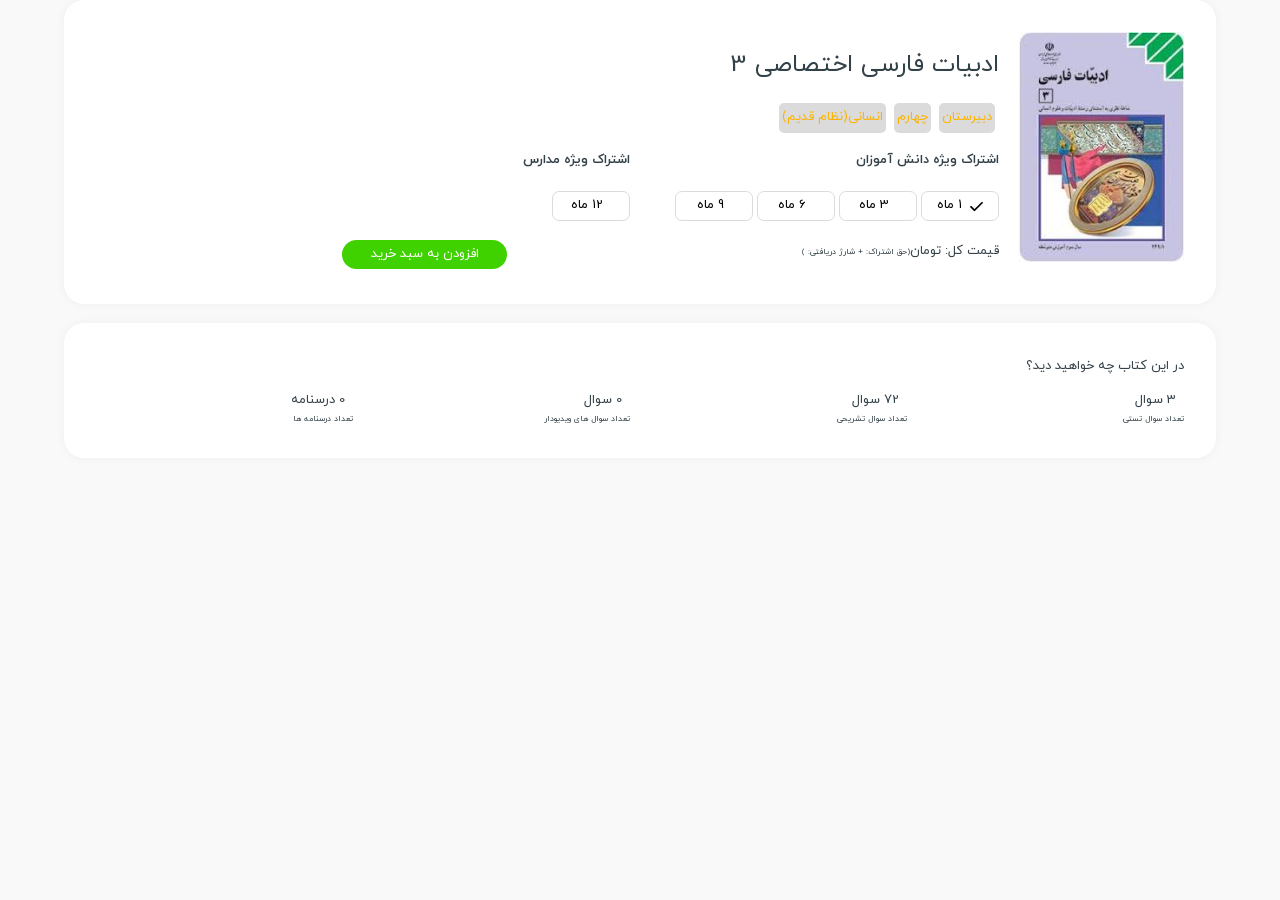
==== index.html @ 51c43261 "first commit" ====
<!DOCTYPE html>
<html lang="en">

<head>
    <meta charset="UTF-8">
    <meta name="viewport" content="width=device-width, initial-scale=1.0">
    <title>monta discount page</title>
    <link rel="stylesheet" href="css/montav2.css">
    <link rel="stylesheet" href="css/monta.css">
    <link rel="stylesheet" href="/css/main.css">
</head>

<body>
    <!-- <div class="m--main-panel">
        <div class="m--control-container container is-fullhd space-14-mobile-n  is-paddingless-bottom">
            <div class="columns m--main-contents"> -->
    <div class="container is-size-2-mobile space-12-horizontal-mobile-n space-24-top-n space-32-top-mobile-n ">
        <div class=" home-header space-24-n">
            <div class="columns space-12-n">
                <div class="column is-2"><img src="images/download.jfif" alt="book"></div>

                <div class="column is-8 space-12-top-n">

                    <span class="text-size-24-n space-16-bottom-n">ادبیات فارسی اختصاصی 3</span>

                    <div class="is-flex space-12-top-n ">
                        <span
                            class="text-orange-secondary-n has-background-grey-lighter space-4-n is-rounded">دبیرستان</span>
                        <span
                            class="text-orange-secondary-n has-background-grey-lighter space-4-n is-rounded">چهارم</span>
                        <span
                            class="text-orange-secondary-n has-background-grey-lighter space-4-n is-rounded">انسانی(نظام
                            قدیم)</span>
                    </div>

                    <div class="columns">
                        <div class="column is-6 "><b class=" is-flex space-12-top-n">اشتراک ویژه دانش آموزان</b>
                        </div>
                        <div class="column"><b class=" is-flex space-12-top-n">اشتراک ویژه مدارس</b></div>
                    </div>

                    <div class="columns is-flex space-12-top-n">
                        <div class="column is-6">
                            <button id="btn1" data-clicked="0" data-price="25000" onclick="discount(1) "
                                class="button is-2 active"><span id="spn1" class="mi-mark-1"> </span> &nbsp; 1 ماه
                            </button>

                            <button id="btn2" data-clicked="0" data-price="50000" onclick="discount(2) "
                                class="button is-2 active"><span id="spn2" class=""> </span> &nbsp; 3 ماه </button>

                            <button id="btn3" data-clicked="0" data-price="75000" onclick="discount(3) "
                                class="button is-2 active"><span id="spn3" class=""> </span> &nbsp; 6 ماه </button>

                            <button id="btn4" data-clicked="0" data-price="100000" onclick="discount(4) "
                                class="button is-2 active"><span id="spn4" class=""> </span> &nbsp; 9 ماه </button>
                        </div>

                        <div class="column is-6"><button id="btn5" data-clicked="0" data-price="125000"
                                onclick="discount(5) " class=" button is-2 active"><span id="spn5" class=""> </span>
                                &nbsp; 12
                                ماه </button>
                        </div>
                    </div>
                    <div class="columns">
                        <div class="column is-8">
                            <p>قیمت کل:<span id="fullprice"></span> تومان<span class="text-size-8-n">(حق
                                    اشتراک:<span id="percent70"></span> + شارژ دریافتی:
                                    <span id="percent30"></span>)</span> </p>
                        </div>

                        <div class="column is-3">
                            <div class="button level-item is-main is-rounded">
                                افزودن به سبد خرید
                            </div>
                        </div>
                    </div>
                </div>
            </div>
        </div>

        <div class="home-header">
            <span class="">در این کتاب چه خواهید دید؟</span>
            <div class="columns">
                <div class="column "> <span class="mi-Exam-4 text-size-24-n"> </span> &nbsp; 3 سوال <p
                        class="text-size-8-n">تعداد سوال تستی </p>
                </div>
                <div class="column"> <span class="mi-Exam text-size-24-n"> </span> &nbsp; 72 سوال <p
                        class="text-size-8-n">تعداد سوال تشریحی </p>
                </div>
                <div class="column"> <span class="mi-Videos text-size-24-n"> </span> &nbsp; 0 سوال <p
                        class="text-size-8-n">تعداد سوال های ویدیودار</p>
                </div>
                <div class="column"> <span class="mi-Lessons text-size-24-n"> </span> &nbsp; 0 درسنامه <p
                        class="text-size-8-n">تعداد درسنامه ها</p>
                </div>
            </div>
        </div>
    </div>

    <script src="js/main.js">
    </script>
</body>

</html>
---- css/montav2.css ----
@charset "UTF-8";
/*******************************text color*******************************/

:root {
    --green-main-color: #1faa00;
    --red-main-color: #ee2424;
    --grey-color: #9e9e9e;
    --light-grey-color: #ebebeb;
    --dark-color: #212121;
    --orange-secondary-color: #ffb300;
    --dark-blue-color: #5a7794;
    --dark-grey-color: #616161;
    --white-color: #ffffff;
    --redpink-color: #f53677;
    --green-main-hover-color: #1c9900;
    --blue-color: #00b0ff;
}

.text-green-main-n {
    color: var(--green-main-color) !important;
}

.text-red-main-n {
    color: var(--red-main-color) !important;
}

.text-grey-n {
    color: var(--grey-color) !important;
}

.text-light-grey-n {
    color: var(--light-grey-color) !important;
}

.text-dark-n {
    color: var(--dark-color) !important;
}

.text-orange-secondary-n {
    color: var(--orange-secondary-color) !important;
}

.text-dark-blue-n {
    color: var(--dark-blue-color) !important;
}

.text-dark-grey-n {
    color: var(--dark-grey-color) !important;
}

.text-white-n {
    color: var(--white-color) !important;
}

.text-redpink-n {
    color: var(--redpink-color) !important;
}
.text-blue-n {
    color: var(--blue-color) !important;
}

/*******************************background color*******************************/
.background-green-main-n {
    background-color: var(--green-main-color) !important;
}

.background-green-main-n:hover {
    background-color: var(--green-main-hover-color) !important;
}

.background-grey-n {
    background-color: var(--grey-color) !important;
}

.background-light-grey-n {
    background-color: var(--light-grey-color) !important;
}

.background-dark-n {
    background-color: var(--dark-color) !important;
}

.background-orange-secondary-n {
    background-color: var(--orange-secondary-color) !important;
}

.background-dark-blue-n {
    background-color: var(--dark-blue-color) !important;
}

.background-dark-grey-n {
    background-color: var(--dark-grey-color) !important;
}

.background-white-n {
    background-color: var(--white-color) !important;
}

.background-redpink-n {
    background-color: var(--redpink-color) !important;
}

/*******************************font size*******************************/
@media screen and (max-width: 768px) {
    .text-size-20-mobile-n {
        font-size: 20px !important;
    }

    
    .text-size-18-mobile-n {
        font-size: 18px !important;
    }

    .text-size-16-mobile-n {
        font-size: 16px !important;
    }

    .text-size-14-mobile-n {
        font-size: 14px !important;
    }

    .text-size-12-mobile-n {
        font-size: 12px !important;
    }

    .text-size-11-mobile-n {
        font-size: 11px !important;
    }

    .text-size-10-mobile-n {
        font-size: 10px !important;
    }

    .text-size-8-mobile-n {
        font-size: 8px !important;
    }
    .text-size-8-mobile-n {
        font-size: 8px !important;
    }
    .text-h1{
        font-size: 1.23rem !important;
    }
    .text-h2{
        font-size: 1.08rem !important;
    }
    .text-content{
        font-size: 0.85rem !important;
    }
    .text-subtitle{
        font-size: 0.69rem !important;
    }

    .text-weight-regular-mobile-n {
        font-weight: 400 !important;
    }

    .text-weight-medium-mobile-n {
        font-weight: 500 !important;
    }

    .text-weight-bold-mobile-n {
        font-weight: 700 !important;
    }
}

.text-size-48-n {
    font-size: 48px;
}

.text-size-24-n {
    font-size: 24px;
}

.text-size-20-n {
    font-size: 20px;
}

.text-size-18-n {
    font-size: 18px;
}

.text-size-16-n {
    font-size: 16px;
}

.text-size-14-n {
    font-size: 14px;
}

.text-size-12-n {
    font-size: 12px;
}

.text-size-11-n {
    font-size: 11px;
}

.text-size-10-n {
    font-size: 10px;
}

.text-size-8-n {
    font-size: 8px;
}

.text-h1{
    font-size: 1.39rem ;
}
.text-h2{
    font-size: 1.23rem ;
}
.text-content{
    font-size: 1.08rem ;
}
.text-subtitle{
    font-size: 0.85rem ;
}

.text-weight-regular-n {
    font-weight: 400;
}

.text-weight-medium-n {
    font-weight: 500;
}

.text-weight-bold-n {
    font-weight: 700;
}

/*******************************space*******************************/
@media screen and (max-width: 768px) {
    .space-4-mobile-n {
        margin: 4px !important;
    }

    .space-4-top-mobile-n {
        margin-top: 4px !important;
    }

    .space-4-bottom-mobile-n {
        margin-bottom: 4px !important;
    }

    .space-4-left-mobile-n {
        margin-left: 4px !important;
    }

    .space-4-right-mobile-n {
        margin-right: 4px !important;
    }

    .space-4-horizontal-mobile-n {
        margin: 0 4px !important;
    }

    .space-4-vertical-mobile-n {
        margin: 4px 0 !important;
    }

    .space-8-mobile-n {
        margin: 8px !important;
    }

    .space-8-top-mobile-n {
        margin-top: 8px !important;
    }

    .space-8-bottom-mobile-n {
        margin-bottom: 8px !important;
    }

    .space-8-left-mobile-n {
        margin-left: 8px !important;
    }

    .space-8-right-mobile-n {
        margin-right: 8px !important;
    }

    .space-8-horizontal-mobile-n {
        margin: 0 8px !important;
    }

    .space-8-vertical-mobile-n {
        margin: 8px 0 !important;
    }

    .space-12-mobile-n {
        margin: 12px !important;
    }

    .space-12-top-mobile-n {
        margin-top: 12px !important;
    }

    .space-12-bottom-mobile-n {
        margin-bottom: 12px !important;
    }

    .space-12-left-mobile-n {
        margin-left: 12px !important;
    }

    .space-12-right-mobile-n {
        margin-right: 12px !important;
    }

    .space-12-horizontal-mobile-n {
        margin: 0 12px !important;
    }

    .space-12-vertical-mobile-n {
        margin: 12px 0 !important;
    }

    .space-14-mobile-n {
        margin: 14px !important;
    }

    .space-14-top-mobile-n {
        margin-top: 14px !important;
    }

    .space-14-bottom-mobile-n {
        margin-bottom: 14px !important;
    }

    .space-14-left-mobile-n {
        margin-left: 14px !important;
    }

    .space-14-right-mobile-n {
        margin-right: 14px !important;
    }

    .space-14-horizontal-mobile-n {
        margin: 0 14px !important;
    }

    .space-14-vertical-mobile-n {
        margin: 14px 0 !important;
    }

    .space-16-mobile-n {
        margin: 16px !important;
    }

    .space-16-top-mobile-n {
        margin-top: 16px !important;
    }

    .space-16-bottom-mobile-n {
        margin-bottom: 16px !important;
    }

    .space-16-left-mobile-n {
        margin-left: 16px !important;
    }

    .space-16-right-mobile-n {
        margin-right: 16px !important;
    }

    .space-16-horizontal-mobile-n {
        margin: 0 16px !important;
    }

    .space-16-vertical-mobile-n {
        margin: 16px 0 !important;
    }

    .space-18-mobile-n {
        margin: 18px !important;
    }

    .space-18-top-mobile-n {
        margin-top: 18px !important;
    }

    .space-18-bottom-mobile-n {
        margin-bottom: 18px !important;
    }

    .space-18-left-mobile-n {
        margin-left: 18px !important;
    }

    .space-18-right-mobile-n {
        margin-right: 18px !important;
    }

    .space-18-horizontal-mobile-n {
        margin: 0 18px !important;
    }

    .space-18-vertical-mobile-n {
        margin: 18px 0 !important;
    }

    .space-24-mobile-n {
        margin: 24px !important;
    }

    .space-24-top-mobile-n {
        margin-top: 24px !important;
    }

    .space-24-bottom-mobile-n {
        margin-bottom: 24px !important;
    }

    .space-24-left-mobile-n {
        margin-left: 24px !important;
    }

    .space-24-right-mobile-n {
        margin-right: 24px !important;
    }

    .space-24-horizontal-mobile-n {
        margin: 0 24px !important;
    }

    .space-24-vertical-mobile-n {
        margin: 24px 0 !important;
    }

    .space-32-mobile-n {
        margin: 32px !important;
    }

    .space-32-top-mobile-n {
        margin-top: 32px !important;
    }

    .space-32-bottom-mobile-n {
        margin-bottom: 32px !important;
    }

    .space-32-left-mobile-n {
        margin-left: 32px !important;
    }

    .space-32-right-mobile-n {
        margin-right: 32px !important;
    }

    .space-32-horizontal-mobile-n {
        margin: 0 32px !important;
    }

    .space-32-vertical-mobile-n {
        margin: 32px 0 !important;
    }

    .space-48-mobile-n {
        margin: 48px !important;
    }

    .space-48-top-mobile-n {
        margin-top: 48px !important;
    }

    .space-48-bottom-mobile-n {
        margin-bottom: 48px !important;
    }

    .space-48-left-mobile-n {
        margin-left: 48px !important;
    }

    .space-48-right-mobile-n {
        margin-right: 48px !important;
    }

    .space-48-horizontal-mobile-n {
        margin: 0 48px !important;
    }

    .space-48-vertical-mobile-n {
        margin: 48px 0 !important;
    }

    .space-64-mobile-n {
        margin: 64px !important;
    }

    .space-64-top-mobile-n {
        margin-top: 64px !important;
    }

    .space-64-bottom-mobile-n {
        margin-bottom: 64px !important;
    }

    .space-64-left-mobile-n {
        margin-left: 64px !important;
    }

    .space-64-right-mobile-n {
        margin-right: 64px !important;
    }

    .space-64-horizontal-mobile-n {
        margin: 0 64px !important;
    }

    .space-64-vertical-mobile-n {
        margin: 64px 0 !important;
    }

    .padding-24-mobile-n {
        padding: 24px !important;
    }

    .is-marginless-mobile {
        margin: 0 !important;
    }

    .is-marginless-left-mobile {
        margin-left: 0 !important;
    }

    .is-marginless-right-mobile {
        margin-right: 0 !important;
    }

    .is-marginless-top-mobile {
        margin-top: 0 !important;
    }

    .is-marginless-bottom-mobile {
        margin-bottom: 0 !important;
    }

}


.space-4-n {
    margin: 4px;
}

.space-4-top-n {
    margin-top: 4px;
}

.space-4-bottom-n {
    margin-bottom: 4px;
}

.space-4-left-n {
    margin-left: 4px;
}

.space-4-right-n {
    margin-right: 4px;
}

.space-4-horizontal-n {
    margin: 0 4px;
}

.space-4-vertical-n {
    margin: 4px 0;
}

.space-8-n {
    margin: 8px;
}

.space-8-top-n {
    margin-top: 8px;
}

.space-8-bottom-n {
    margin-bottom: 8px;
}

.space-8-left-n {
    margin-left: 8px;
}

.space-8-right-n {
    margin-right: 8px;
}

.space-8-horizontal-n {
    margin: 0 8px;
}

.space-8-vertical-n {
    margin: 8px 0;
}

.space-12-n {
    margin: 12px;
}

.space-12-top-n {
    margin-top: 12px;
}

.space-12-bottom-n {
    margin-bottom: 12px;
}

.space-12-left-n {
    margin-left: 12px;
}

.space-12-right-n {
    margin-right: 12px;
}

.space-12-horizontal-n {
    margin: 0 12px;
}

.space-12-vertical-n {
    margin: 12px 0;
}

.space-14-n {
    margin: 14px;
}

.space-14-top-n {
    margin-top: 14px;
}

.space-14-bottom-n {
    margin-bottom: 14px;
}

.space-14-left-n {
    margin-left: 14px;
}

.space-14-right-n {
    margin-right: 14px;
}

.space-14-horizontal-n {
    margin: 0 14px;
}

.space-14-vertical-n {
    margin: 14px 0;
}

.space-16-n {
    margin: 16px;
}

.space-16-top-n {
    margin-top: 16px;
}

.space-16-bottom-n {
    margin-bottom: 16px;
}

.space-16-left-n {
    margin-left: 16px;
}

.space-16-right-n {
    margin-right: 16px;
}

.space-16-horizontal-n {
    margin: 0 16px;
}

.space-16-vertical-n {
    margin: 16px 0;
}

.space-18-n {
    margin: 18px;
}

.space-18-top-n {
    margin-top: 18px;
}

.space-18-bottom-n {
    margin-bottom: 18px;
}

.space-18-left-n {
    margin-left: 18px;
}

.space-18-right-n {
    margin-right: 18px;
}

.space-18-horizontal-n {
    margin: 0 18px;
}

.space-18-vertical-n {
    margin: 18px 0;
}

.space-24-n {
    margin: 24px;
}

.space-24-top-n {
    margin-top: 24px;
}

.space-24-bottom-n {
    margin-bottom: 24px;
}

.space-24-left-n {
    margin-left: 24px;
}

.space-24-right-n {
    margin-right: 24px;
}

.space-24-horizontal-n {
    margin: 0 24px;
}

.space-24-vertical-n {
    margin: 24px 0;
}

.space-32-n {
    margin: 32px;
}

.space-32-top-n {
    margin-top: 32px;
}

.space-32-bottom-n {
    margin-bottom: 32px;
}

.space-32-left-n {
    margin-left: 32px;
}

.space-32-right-n {
    margin-right: 32px;
}

.space-32-horizontal-n {
    margin: 0 32px;
}

.space-32-vertical-n {
    margin: 32px 0;
}

.space-48-n {
    margin: 48px;
}

.space-48-top-n {
    margin-top: 48px;
}

.space-48-bottom-n {
    margin-bottom: 48px;
}

.space-48-left-n {
    margin-left: 48px;
}

.space-48-right-n {
    margin-right: 48px;
}

.space-48-horizontal-n {
    margin: 0 48px;
}

.space-48-vertical-n {
    margin: 48px 0;
}

.space-64-n {
    margin: 64px;
}

.space-64-top-n {
    margin-top: 64px;
}

.space-64-bottom-n {
    margin-bottom: 64px;
}

.space-64-left-n {
    margin-left: 64px;
}

.space-64-right-n {
    margin-right: 64px;
}

.space-64-horizontal-n {
    margin: 0 64px;
}

.space-64-vertical-n {
    margin: 64px 0;
}
.post_insert_mobile{
    position: fixed;
    left: 24px;
    bottom: 24px;
    border-radius: 20px;
    box-shadow: -3px 3px 6px 0 rgba(131,200,47,0.15);
    color: #fff;
}

.padding-32-n {
    padding: 32px;
}

.line-height-16 {
    line-height: 16px;
}

.padding-3-n{
  padding: 3px;
}
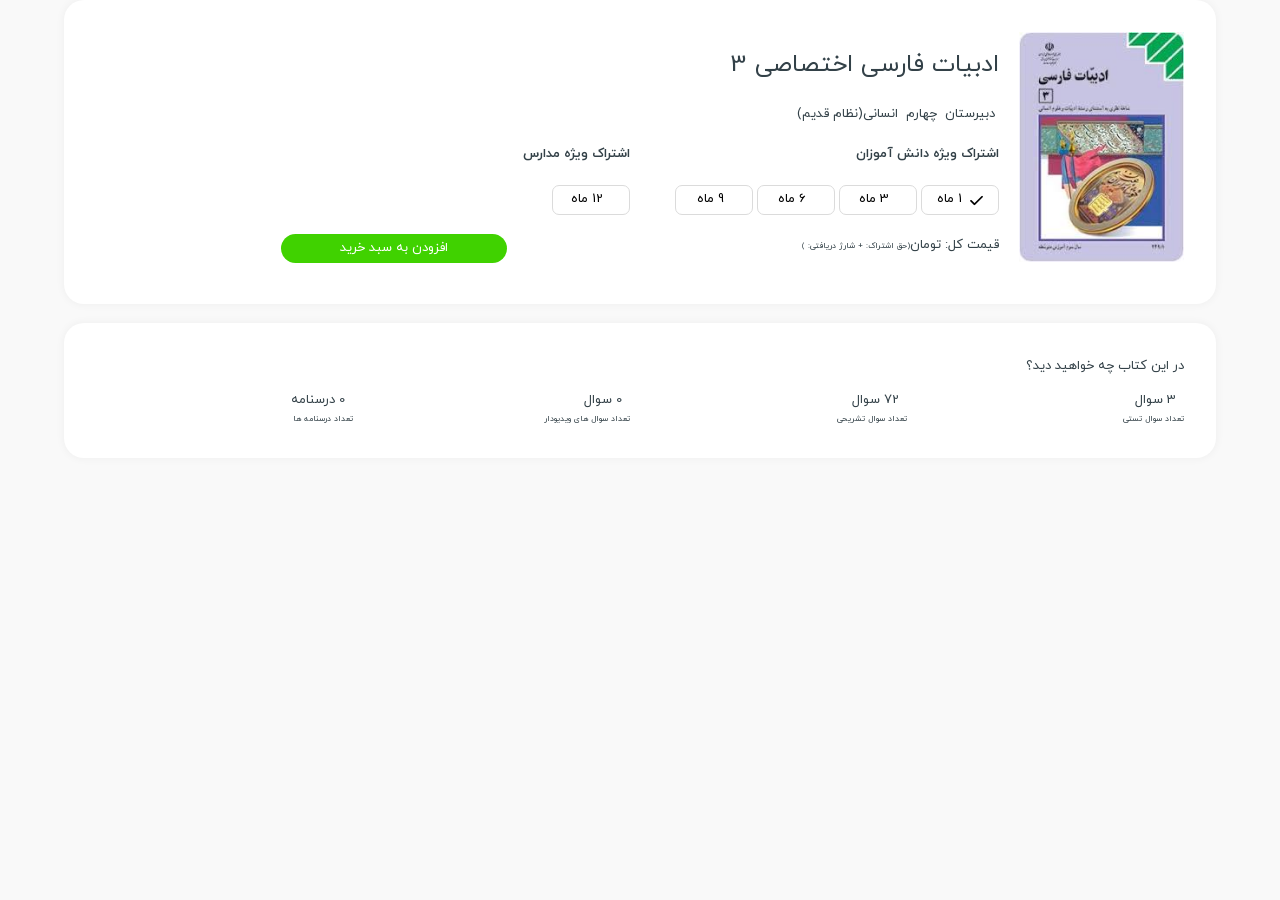
==== commit 3e3e904b: "Update index.html" ====
--- a/index.html
+++ b/index.html
@@ -4,7 +4,7 @@
 <head>
     <meta charset="UTF-8">
     <meta name="viewport" content="width=device-width, initial-scale=1.0">
-    <title>monta discount page</title>
+    <title>monta web page</title>
     <link rel="stylesheet" href="css/montav2.css">
     <link rel="stylesheet" href="css/monta.css">
     <link rel="stylesheet" href="/css/main.css">
@@ -25,11 +25,11 @@
 
                     <div class="is-flex space-12-top-n ">
                         <span
-                            class="text-orange-secondary-n has-background-grey-lighter space-4-n is-rounded">دبیرستان</span>
+                            class="orange-color space-4-n ">دبیرستان</span>
                         <span
-                            class="text-orange-secondary-n has-background-grey-lighter space-4-n is-rounded">چهارم</span>
+                            class="orange-color space-4-n ">چهارم</span>
                         <span
-                            class="text-orange-secondary-n has-background-grey-lighter space-4-n is-rounded">انسانی(نظام
+                            class="orange-color space-4-n ">انسانی(نظام
                             قدیم)</span>
                     </div>
 
@@ -39,7 +39,7 @@
                         <div class="column"><b class=" is-flex space-12-top-n">اشتراک ویژه مدارس</b></div>
                     </div>
 
-                    <div class="columns is-flex space-12-top-n">
+                    <div class="columns is-flex space-4-top-n">
                         <div class="column is-6">
                             <button id="btn1" data-clicked="0" data-price="25000" onclick="discount(1) "
                                 class="button is-2 active"><span id="spn1" class="mi-mark-1"> </span> &nbsp; 1 ماه
@@ -68,7 +68,7 @@
                                     <span id="percent30"></span>)</span> </p>
                         </div>
 
-                        <div class="column is-3">
+                        <div class="column level">
                             <div class="button level-item is-main is-rounded">
                                 افزودن به سبد خرید
                             </div>
@@ -101,4 +101,4 @@
     </script>
 </body>
 
-</html>+</html>
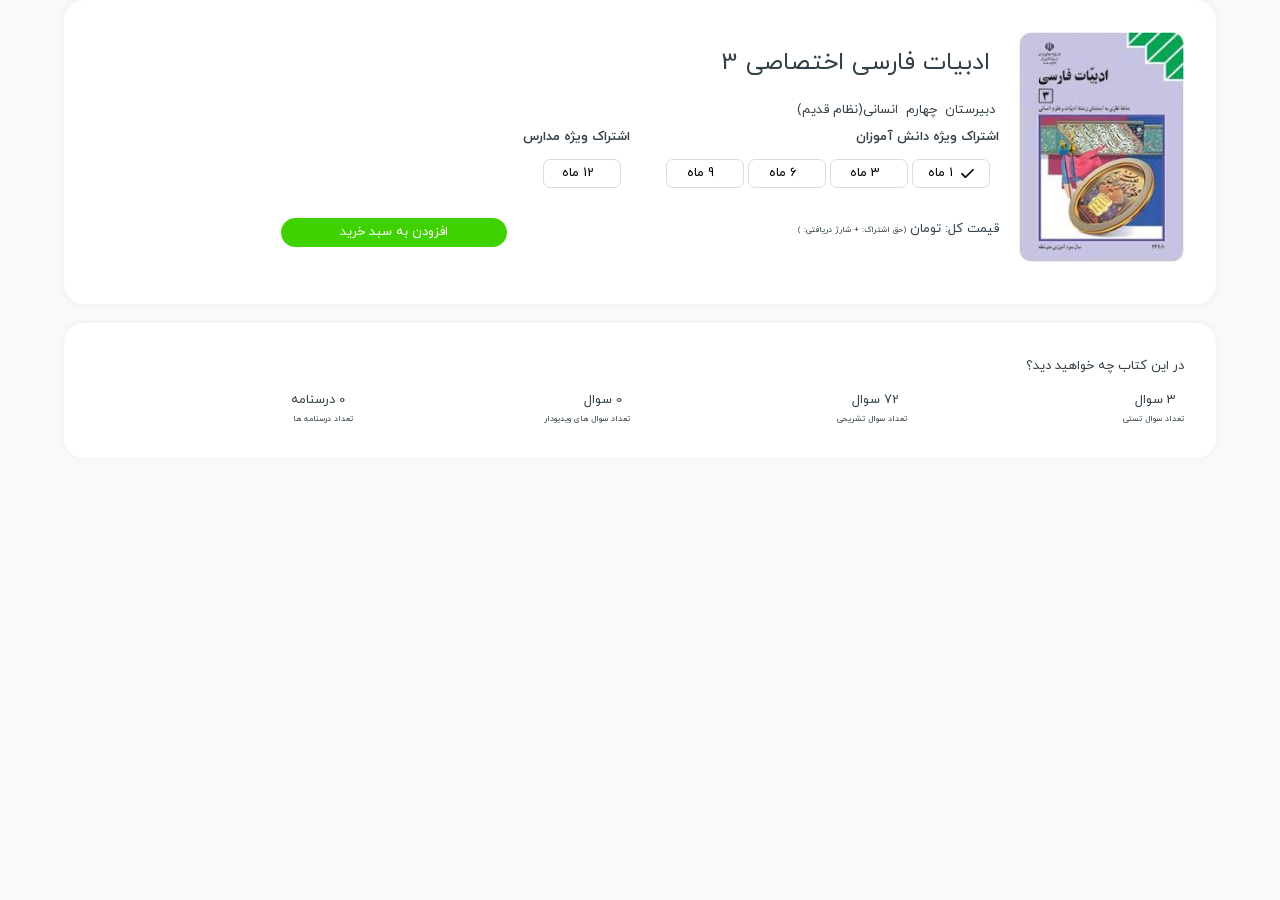
==== commit 61271799: "Update index.html" ====
--- a/index.html
+++ b/index.html
@@ -4,26 +4,24 @@
 <head>
     <meta charset="UTF-8">
     <meta name="viewport" content="width=device-width, initial-scale=1.0">
-    <title>monta web page</title>
+    <title>monta discount page</title>
     <link rel="stylesheet" href="css/montav2.css">
     <link rel="stylesheet" href="css/monta.css">
     <link rel="stylesheet" href="/css/main.css">
 </head>
 
 <body>
-    <!-- <div class="m--main-panel">
-        <div class="m--control-container container is-fullhd space-14-mobile-n  is-paddingless-bottom">
-            <div class="columns m--main-contents"> -->
+  
     <div class="container is-size-2-mobile space-12-horizontal-mobile-n space-24-top-n space-32-top-mobile-n ">
         <div class=" home-header space-24-n">
             <div class="columns space-12-n">
+                
+            </div><div class="columns space-12-n">
                 <div class="column is-2"><img src="images/download.jfif" alt="book"></div>
 
-                <div class="column is-8 space-12-top-n">
-
-                    <span class="text-size-24-n space-16-bottom-n">ادبیات فارسی اختصاصی 3</span>
-
-                    <div class="is-flex space-12-top-n ">
+                <div class="column is-8 ">
+                    <span class="text-size-24-n column has-text-justified ">ادبیات فارسی اختصاصی 3</span>
+                    <div class="is-flex  is-hidden-mobile">
                         <span
                             class="orange-color space-4-n ">دبیرستان</span>
                         <span
@@ -34,41 +32,42 @@
                     </div>
 
                     <div class="columns">
-                        <div class="column is-6 "><b class=" is-flex space-12-top-n">اشتراک ویژه دانش آموزان</b>
+                        <div class="column">
+                            <b class=" is-size-4-mobile">اشتراک ویژه دانش آموزان</b>
+                            <div class="column">
+                                <button id="btn1" data-clicked="0" data-price="25000" onclick="discount(1) "
+                                class="button is-2 "><span id="spn1" class="mi-mark-1"> </span> &nbsp; 1 ماه
+                            </button>
+    
+                            <button id="btn2" data-clicked="0" data-price="50000" onclick="discount(2) "
+                                class="button is-2 "><span id="spn2" class=""> </span> &nbsp; 3 ماه </button>
+    
+                            <button id="btn3" data-clicked="0" data-price="75000" onclick="discount(3) "
+                                class="button is-2 "><span id="spn3" class=""> </span> &nbsp; 6 ماه </button>
+    
+                            <button id="btn4" data-clicked="0" data-price="100000" onclick="discount(4) "
+                                class="button is-2 "><span id="spn4" class=""> </span> &nbsp; 9 ماه </button>
+                            </div>
+                        
                         </div>
-                        <div class="column"><b class=" is-flex space-12-top-n">اشتراک ویژه مدارس</b></div>
-                    </div>
-
-                    <div class="columns is-flex space-4-top-n">
-                        <div class="column is-6">
-                            <button id="btn1" data-clicked="0" data-price="25000" onclick="discount(1) "
-                                class="button is-2 active"><span id="spn1" class="mi-mark-1"> </span> &nbsp; 1 ماه
-                            </button>
-
-                            <button id="btn2" data-clicked="0" data-price="50000" onclick="discount(2) "
-                                class="button is-2 active"><span id="spn2" class=""> </span> &nbsp; 3 ماه </button>
-
-                            <button id="btn3" data-clicked="0" data-price="75000" onclick="discount(3) "
-                                class="button is-2 active"><span id="spn3" class=""> </span> &nbsp; 6 ماه </button>
-
-                            <button id="btn4" data-clicked="0" data-price="100000" onclick="discount(4) "
-                                class="button is-2 active"><span id="spn4" class=""> </span> &nbsp; 9 ماه </button>
+                        <div class="column ">
+                            <b class="is-size-4-mobile">اشتراک ویژه مدارس</b>
+                        <div class="column">
+                            <button id="btn5" data-clicked="0" data-price="125000"
+                            onclick="discount(5)"class="button is-2"><span id="spn5" class=""></span>
+                            &nbsp; 12 ماه </button>
                         </div>
-
-                        <div class="column is-6"><button id="btn5" data-clicked="0" data-price="125000"
-                                onclick="discount(5) " class=" button is-2 active"><span id="spn5" class=""> </span>
-                                &nbsp; 12
-                                ماه </button>
                         </div>
                     </div>
+    
                     <div class="columns">
-                        <div class="column is-8">
-                            <p>قیمت کل:<span id="fullprice"></span> تومان<span class="text-size-8-n">(حق
+                        <div class="column is-8 has-text-centered-mobile">
+                            <p class="">قیمت کل:<span id="fullprice"></span> تومان <span class="is-block-mobile text-size-8-n">(حق
                                     اشتراک:<span id="percent70"></span> + شارژ دریافتی:
                                     <span id="percent30"></span>)</span> </p>
                         </div>
 
-                        <div class="column level">
+                        <div class="column level is-hidden-mobile">
                             <div class="button level-item is-main is-rounded">
                                 افزودن به سبد خرید
                             </div>
@@ -79,8 +78,8 @@
         </div>
 
         <div class="home-header">
-            <span class="">در این کتاب چه خواهید دید؟</span>
-            <div class="columns">
+            <span class="is-size-4-mobile">در این کتاب چه خواهید دید؟</span>
+            <div class="columns has-text-left-mobile is-size-5-mobile">
                 <div class="column "> <span class="mi-Exam-4 text-size-24-n"> </span> &nbsp; 3 سوال <p
                         class="text-size-8-n">تعداد سوال تستی </p>
                 </div>
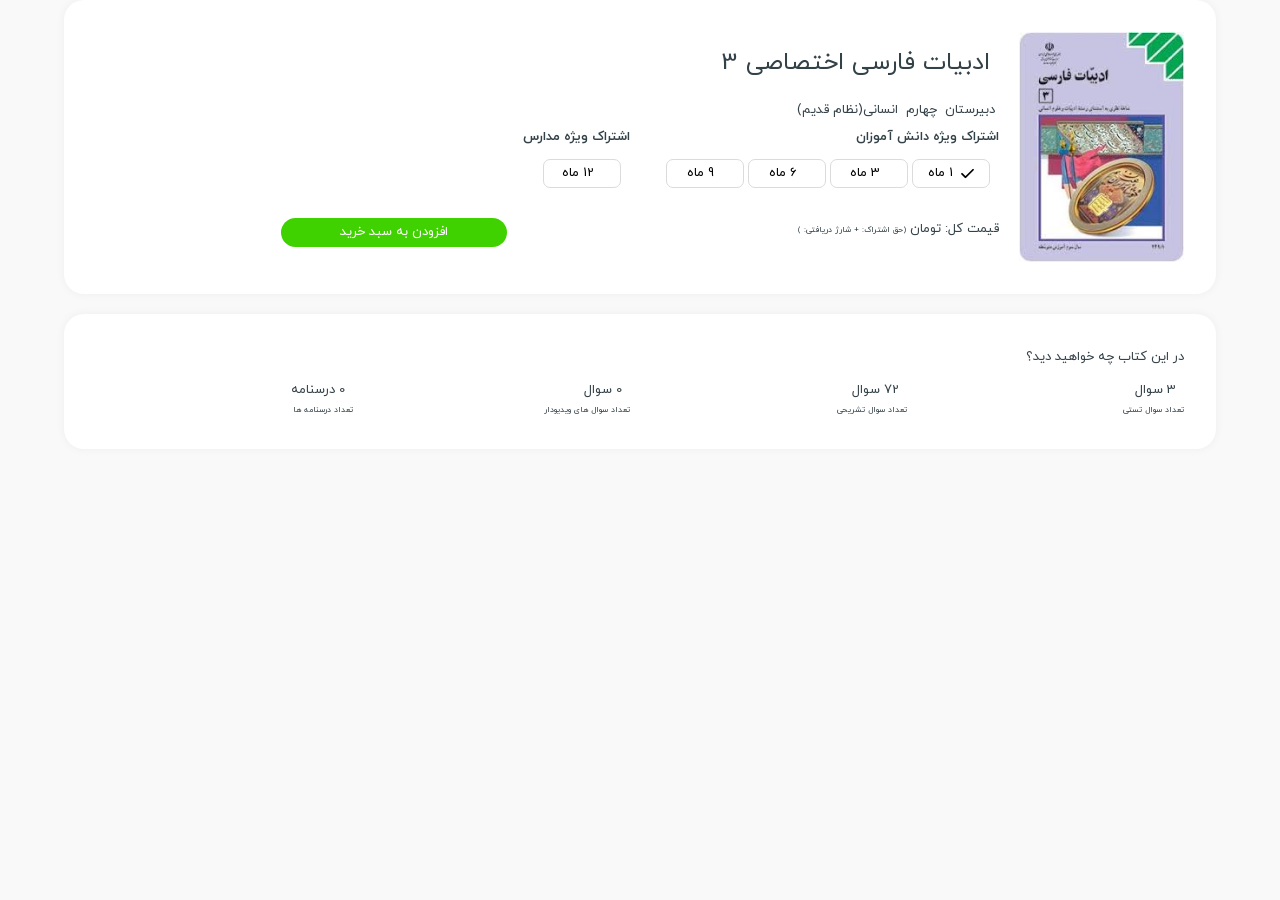
==== commit 10de6b35: "Update index.html" ====
--- a/index.html
+++ b/index.html
@@ -4,20 +4,20 @@
 <head>
     <meta charset="UTF-8">
     <meta name="viewport" content="width=device-width, initial-scale=1.0">
-    <title>monta discount page</title>
+    <title>monta web page</title>
     <link rel="stylesheet" href="css/montav2.css">
     <link rel="stylesheet" href="css/monta.css">
     <link rel="stylesheet" href="/css/main.css">
 </head>
 
 <body>
-  
-    <div class="container is-size-2-mobile space-12-horizontal-mobile-n space-24-top-n space-32-top-mobile-n ">
+    
+    <div class="container is-size-4-mobile space-12-horizontal-mobile-n space-24-top-n space-32-top-mobile-n ">
         <div class=" home-header space-24-n">
             <div class="columns space-12-n">
                 
             </div><div class="columns space-12-n">
-                <div class="column is-2"><img src="images/download.jfif" alt="book"></div>
+                <div class="column has-centered-children is-2"><img src="images/download.jfif" alt="book"></div>
 
                 <div class="column is-8 ">
                     <span class="text-size-24-n column has-text-justified ">ادبیات فارسی اختصاصی 3</span>
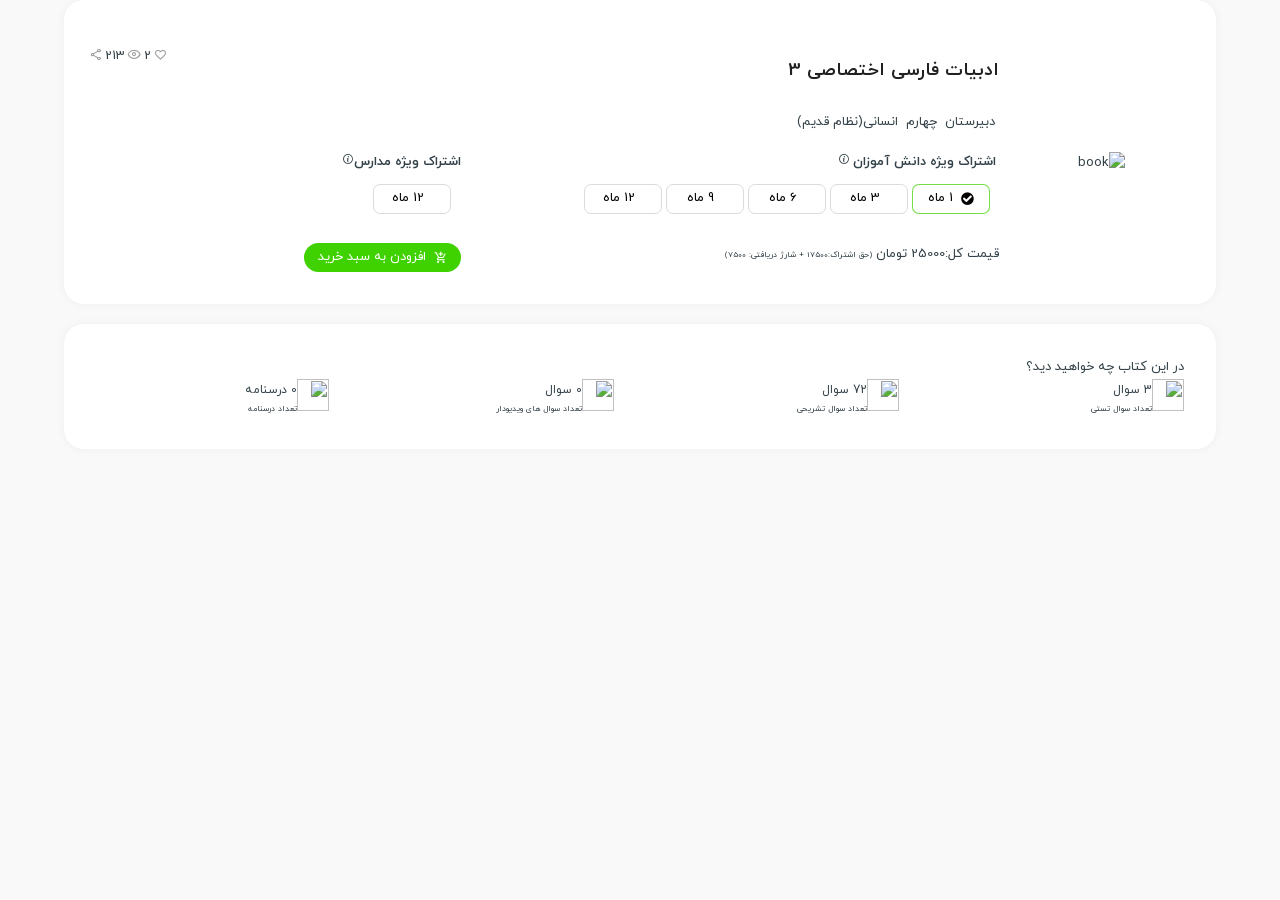
==== commit 11893c4b: "Update index.html" ====
--- a/index.html
+++ b/index.html
@@ -10,66 +10,92 @@
     <link rel="stylesheet" href="/css/main.css">
 </head>
 
-<body>
-    
+<body onload="initialData()">
+
     <div class="container is-size-4-mobile space-12-horizontal-mobile-n space-24-top-n space-32-top-mobile-n ">
         <div class=" home-header space-24-n">
-            <div class="columns space-12-n">
-                
-            </div><div class="columns space-12-n">
-                <div class="column has-centered-children is-2"><img src="images/download.jfif" alt="book"></div>
+            <div class="columns space-12-n space-top">
+                <span class="is-hidden-widescreen-only text-weight-bold-n text-dark-n text-h1 column  has-text-justified ">
+                    ادبیات فارسی
+                        اختصاصی 3</span>
+                <div class="column is-rounded has-centered-children is-2">
+                    <img class="is-rounded" src="images/book.jpeg"
+                        alt="book"></div>
 
-                <div class="column is-8 ">
-                    <span class="text-size-24-n column has-text-justified ">ادبیات فارسی اختصاصی 3</span>
-                    <div class="is-flex  is-hidden-mobile">
-                        <span
-                            class="orange-color space-4-n ">دبیرستان</span>
-                        <span
-                            class="orange-color space-4-n ">چهارم</span>
-                        <span
-                            class="orange-color space-4-n ">انسانی(نظام
+                <div class="column is-10 ">
+                    <div class="columns"> <span class=" is-hidden-mobile text-weight-bold-n text-dark-n text-h1 column  has-text-justified ">
+                        ادبیات فارسی
+                            اختصاصی 3</span>
+                        <div class=" is-flex ">
+                            
+                           <div class="is-flex">
+                            <span class="mi-like-16 padding-3-n text-grey-n "></span>
+                            <span>2</span>
+                           </div><div class="is-flex"> <span class="mi-Eye padding-3-n text-grey-n"></span>
+                            <span>213</span>
+                        </div><span class=" padding-3-n text-grey-n mi-share-24px"></span>
+                        </div>
+                        
+                    </div>
+
+                    <div class="is-flex is-hidden-mobile">
+                        <span class="orange-color space-4-n ">دبیرستان</span>
+                        <span class="orange-color space-4-n ">چهارم</span>
+                        <span class="orange-color space-4-n ">انسانی(نظام
                             قدیم)</span>
                     </div>
 
-                    <div class="columns">
-                        <div class="column">
-                            <b class=" is-size-4-mobile">اشتراک ویژه دانش آموزان</b>
+                    <div class="columns padding-top">
+                        <div class="column is-7">
+
+                            <b class="  padding-3-n text-size-14-mobile-n">اشتراک ویژه دانش آموزان</b><span
+                                class="mi-Info"></span>
                             <div class="column">
-                                <button id="btn1" data-clicked="0" data-price="25000" onclick="discount(1) "
-                                class="button is-2 "><span id="spn1" class="mi-mark-1"> </span> &nbsp; 1 ماه
-                            </button>
-    
-                            <button id="btn2" data-clicked="0" data-price="50000" onclick="discount(2) "
-                                class="button is-2 "><span id="spn2" class=""> </span> &nbsp; 3 ماه </button>
-    
-                            <button id="btn3" data-clicked="0" data-price="75000" onclick="discount(3) "
-                                class="button is-2 "><span id="spn3" class=""> </span> &nbsp; 6 ماه </button>
-    
-                            <button id="btn4" data-clicked="0" data-price="100000" onclick="discount(4) "
-                                class="button is-2 "><span id="spn4" class=""> </span> &nbsp; 9 ماه </button>
+                                <button id="btn1" style="border: 1px #3fd200bb solid;" data-price="25000"
+                                    onclick="discount(30,70,1) " class="button is-2 "><span id="spn1" class="mi-Mark-2">
+                                    </span> &nbsp; 1 ماه
+                                </button>
+
+                                <button id="btn2" data-price="50000" onclick="discount(30,70,2) " class="button is-2 "><span
+                                        id="spn2" class=""> </span> &nbsp; 3 ماه </button>
+
+                                <button id="btn3" data-price="75000" onclick="discount(30,70,3) " class="button is-2 "><span
+                                        id="spn3" class=""> </span> &nbsp; 6 ماه </button>
+
+                                <button id="btn4" data-price="100000" onclick="discount(30,70,4) " class="button is-2 "><span
+                                        id="spn4" class=""> </span> &nbsp; 9 ماه </button>
+
+                                <button id="btn5" data-price="125000" onclick="discount(30,70,5)" class="button is-2"><span
+                                        id="spn5"></span>
+                                    &nbsp; 12 ماه </button>
                             </div>
-                        
+
                         </div>
                         <div class="column ">
-                            <b class="is-size-4-mobile">اشتراک ویژه مدارس</b>
-                        <div class="column">
-                            <button id="btn5" data-clicked="0" data-price="125000"
-                            onclick="discount(5)"class="button is-2"><span id="spn5" class=""></span>
-                            &nbsp; 12 ماه </button>
-                        </div>
+                            <b class=" text-size-14-mobile-n">اشتراک ویژه مدارس</b><span class="mi-Info"></span>
+                            <div class="column">
+                                <button id="btn6" data-price="125000" onclick="discount(30,70,6)"
+                                    class="button has-text-centered is-3-mobile  is-2"><span id="spn6" class=""> </span>
+                                    &nbsp; 12 ماه </button>
+                            </div>
                         </div>
                     </div>
-    
+
                     <div class="columns">
-                        <div class="column is-8 has-text-centered-mobile">
-                            <p class="">قیمت کل:<span id="fullprice"></span> تومان <span class="is-block-mobile text-size-8-n">(حق
+                        <div class="column is-7 has-text-centered-mobile">
+                            <p class="">قیمت کل:<span id="fullprice"></span> تومان <span
+                                    class="is-block-mobile text-size-8-n">(حق
                                     اشتراک:<span id="percent70"></span> + شارژ دریافتی:
                                     <span id="percent30"></span>)</span> </p>
                         </div>
 
-                        <div class="column level is-hidden-mobile">
-                            <div class="button level-item is-main is-rounded">
+                        <div class="column is-hidden-mobile">
+
+                            <div class="button  is-main is-rounded">
+                                <span class="mi-shop-white "></span>
+                                &nbsp;
                                 افزودن به سبد خرید
+
                             </div>
                         </div>
                     </div>
@@ -80,21 +106,51 @@
         <div class="home-header">
             <span class="is-size-4-mobile">در این کتاب چه خواهید دید؟</span>
             <div class="columns has-text-left-mobile is-size-5-mobile">
-                <div class="column "> <span class="mi-Exam-4 text-size-24-n"> </span> &nbsp; 3 سوال <p
-                        class="text-size-8-n">تعداد سوال تستی </p>
+                <div class="column is-flex">
+                    <img class="is-inline-block image is-32x32" src="images/WhatsApp Image 2020-12-23 at 02.50.42.jpeg">
+                    </img>
+                    <div>
+                        <p class=" is-inline text-size-12-n"> 3 سوال</p>
+                        <p class=" text-size-8-n">
+                            تعداد سوال تستی</p>
+
+                    </div>
                 </div>
-                <div class="column"> <span class="mi-Exam text-size-24-n"> </span> &nbsp; 72 سوال <p
-                        class="text-size-8-n">تعداد سوال تشریحی </p>
+                <div class="line is-hidden-mobile space-12-top-n space-32-left-n"></div>
+
+                <div class="column is-flex"> <img class="image is-32x32"
+                        src="images/WhatsApp Image 2020-12-23 at 02.50.42 (1).jpeg">
+                    </img>
+                    <div>
+                    <p class=" is-inline text-size-12-n"> 72 سوال</p>
+                    <p class=" text-size-8-n">
+                        تعداد سوال تشریحی</p>
+                    </div>
                 </div>
-                <div class="column"> <span class="mi-Videos text-size-24-n"> </span> &nbsp; 0 سوال <p
-                        class="text-size-8-n">تعداد سوال های ویدیودار</p>
+                <div class="line is-hidden-mobile space-12-top-n space-32-left-n"></div>
+
+                <div class="column is-flex"> <img class="image is-32x32"
+                        src="images/WhatsApp Image 2020-12-23 at 02.50.43.jpeg"> </img>
+                        <div>
+                    <p class=" is-inline text-size-12-n"> 0 سوال</p>
+                    <p class=" text-size-8-n">
+                        تعداد سوال های ویدیودار</p>
+                    </div>
                 </div>
-                <div class="column"> <span class="mi-Lessons text-size-24-n"> </span> &nbsp; 0 درسنامه <p
-                        class="text-size-8-n">تعداد درسنامه ها</p>
+                <div class="line is-hidden-mobile space-32-left-n space-12-top-n"></div>
+
+                <div class="column is-flex">
+                    <img class="image is-32x32" src="images/WhatsApp Image 2020-12-23 at 02.50.43 (1).jpeg"></img>
+                 <div> 
+                    <p class=" is-inline text-size-12-n"> 0 درسنامه</p>
+                    <p class=" text-size-8-n">
+                        تعداد درسنامه</p>
+                    </div>
                 </div>
             </div>
         </div>
     </div>
+
 
     <script src="js/main.js">
     </script>
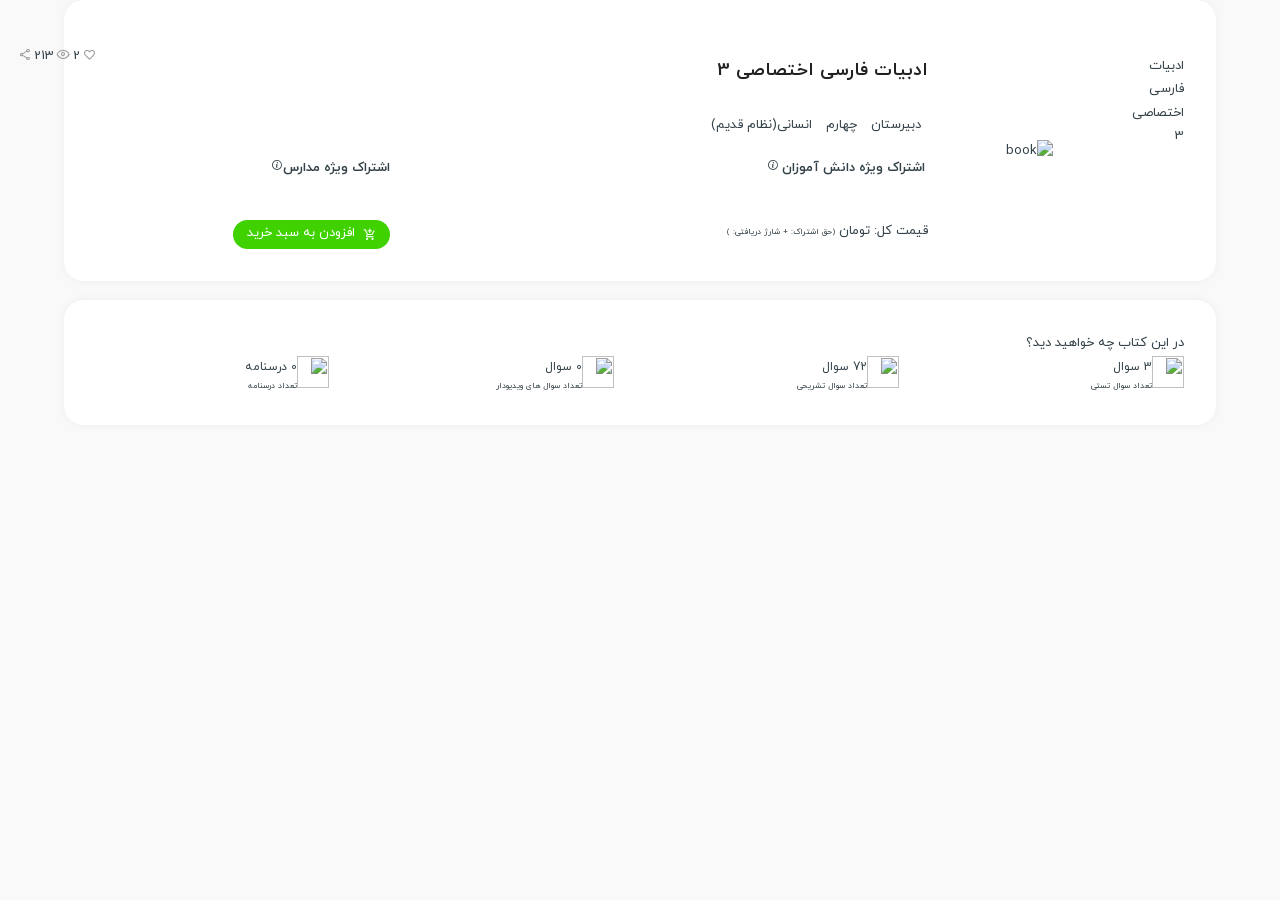
==== commit 8880e0c8: "Update index.html" ====
--- a/index.html
+++ b/index.html
@@ -10,12 +10,12 @@
     <link rel="stylesheet" href="/css/main.css">
 </head>
 
-<body onload="initialData()">
+<body onload="myFunction()">
 
-    <div class="container is-size-4-mobile space-12-horizontal-mobile-n space-24-top-n space-32-top-mobile-n ">
+    <div class="container">
         <div class=" home-header space-24-n">
             <div class="columns space-12-n space-top">
-                <span class="is-hidden-widescreen-only text-weight-bold-n text-dark-n text-h1 column  has-text-justified ">
+                <span class=" column Title ">
                     ادبیات فارسی
                         اختصاصی 3</span>
                 <div class="column is-rounded has-centered-children is-2">
@@ -23,10 +23,10 @@
                         alt="book"></div>
 
                 <div class="column is-10 ">
-                    <div class="columns"> <span class=" is-hidden-mobile text-weight-bold-n text-dark-n text-h1 column  has-text-justified ">
+                    <div class="columns"> <span class=" is-hidden-mobile text-weight-bold-n text-dark-n text-h1 column   ">
                         ادبیات فارسی
                             اختصاصی 3</span>
-                        <div class=" is-flex ">
+                        <div class="is-flex ">
                             
                            <div class="is-flex">
                             <span class="mi-like-16 padding-3-n text-grey-n "></span>
@@ -39,9 +39,9 @@
                     </div>
 
                     <div class="is-flex is-hidden-mobile">
-                        <span class="orange-color space-4-n ">دبیرستان</span>
-                        <span class="orange-color space-4-n ">چهارم</span>
-                        <span class="orange-color space-4-n ">انسانی(نظام
+                        <span class="orange-color space-4-n padding-3-n">دبیرستان</span>
+                        <span class="orange-color space-4-n padding-3-n">چهارم</span>
+                        <span class="orange-color space-4-n padding-3-n">انسانی(نظام
                             قدیم)</span>
                     </div>
 
@@ -50,43 +50,23 @@
 
                             <b class="  padding-3-n text-size-14-mobile-n">اشتراک ویژه دانش آموزان</b><span
                                 class="mi-Info"></span>
-                            <div class="column">
-                                <button id="btn1" style="border: 1px #3fd200bb solid;" data-price="25000"
-                                    onclick="discount(30,70,1) " class="button is-2 "><span id="spn1" class="mi-Mark-2">
-                                    </span> &nbsp; 1 ماه
-                                </button>
-
-                                <button id="btn2" data-price="50000" onclick="discount(30,70,2) " class="button is-2 "><span
-                                        id="spn2" class=""> </span> &nbsp; 3 ماه </button>
-
-                                <button id="btn3" data-price="75000" onclick="discount(30,70,3) " class="button is-2 "><span
-                                        id="spn3" class=""> </span> &nbsp; 6 ماه </button>
-
-                                <button id="btn4" data-price="100000" onclick="discount(30,70,4) " class="button is-2 "><span
-                                        id="spn4" class=""> </span> &nbsp; 9 ماه </button>
-
-                                <button id="btn5" data-price="125000" onclick="discount(30,70,5)" class="button is-2"><span
-                                        id="spn5"></span>
-                                    &nbsp; 12 ماه </button>
+                            <div class="column" id="mapButtonsContainer">
                             </div>
 
                         </div>
                         <div class="column ">
                             <b class=" text-size-14-mobile-n">اشتراک ویژه مدارس</b><span class="mi-Info"></span>
-                            <div class="column">
-                                <button id="btn6" data-price="125000" onclick="discount(30,70,6)"
-                                    class="button has-text-centered is-3-mobile  is-2"><span id="spn6" class=""> </span>
-                                    &nbsp; 12 ماه </button>
+                            <div class="column" id="mapButtonException">
                             </div>
                         </div>
                     </div>
 
-                    <div class="columns">
-                        <div class="column is-7 has-text-centered-mobile">
+                    <div class="columns ">
+                        <div id="prices" class="column is-7 has-text-centered-mobile">
                             <p class="">قیمت کل:<span id="fullprice"></span> تومان <span
-                                    class="is-block-mobile text-size-8-n">(حق
-                                    اشتراک:<span id="percent70"></span> + شارژ دریافتی:
-                                    <span id="percent30"></span>)</span> </p>
+                                class="is-block-mobile text-size-8-n">(حق
+                                اشتراک:<span id="percent70"></span> + شارژ دریافتی:
+                                <span id="percent30"></span>)</span> </p>
                         </div>
 
                         <div class="column is-hidden-mobile">
